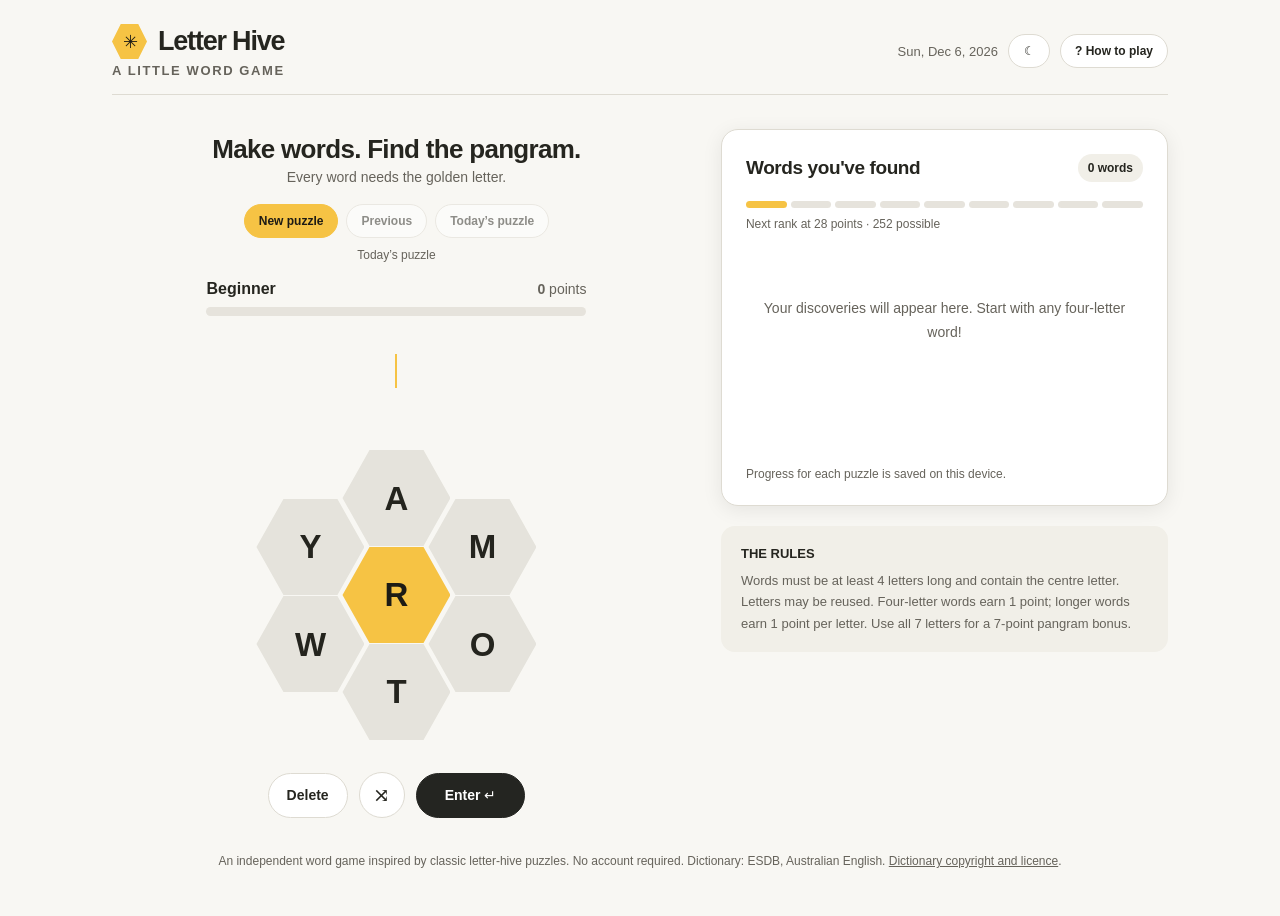
==== index.html @ caedd03c "Fit Letter Hive gameplay to the mobile viewport" ====
<!doctype html>
<html lang="en">
  <head>
    <meta charset="UTF-8" />
    <meta name="viewport" content="width=device-width, initial-scale=1.0" />
    <meta name="theme-color" content="#f8f6ee" />
    <title>Letter Hive — Daily Word Game</title>
    <link rel="icon" href="favicon.svg" type="image/svg+xml" />
    <link rel="stylesheet" href="letter-hive.css" />
  </head>
  <body>
    <div class="wrap">
      <header class="top">
        <div>
          <div class="brand"><span class="mark">✳</span>Letter Hive</div>
          <div class="subtitle">A little word game</div>
        </div>
        <div class="topRight">
          <span class="date" id="today"></span
          ><button
            class="pill themeBtn"
            id="themeBtn"
            type="button"
            aria-label="Switch colour theme"
            title="Switch colour theme"
          >
            ◐</button
          ><button class="pill" id="howBtn" type="button">? How to play</button>
        </div>
      </header>
      <main class="content">
        <section class="game" aria-label="Word puzzle">
          <h1 class="heading">Make words. Find the pangram.</h1>
          <p class="hint">Every word needs the golden letter.</p>
          <div class="puzzleNav" aria-label="Choose a puzzle">
            <button class="pill" id="newPuzzle" type="button" disabled>New puzzle</button>
            <button class="pill" id="previousPuzzle" type="button" disabled>Previous</button>
            <button class="pill" id="dailyPuzzle" type="button" disabled>Today’s puzzle</button>
          </div>
          <p class="puzzleStatus" id="puzzleStatus" aria-live="polite"></p>
          <div class="scoreline">
            <div class="scoretitle">
              <strong id="rank">Beginner</strong
              ><span><b id="points">0</b> points</span>
              <button class="pill" id="wordsBtn" type="button" aria-haspopup="dialog">Found words</button>
            </div>
            <div class="track"><div id="progress"></div></div>
          </div>
          <div class="entry" aria-live="polite">
            <div id="typed" class="typed"></div>
            <span class="cursor" id="cursor"></span>
          </div>
          <div class="message" id="message" aria-live="polite">Loading puzzle…</div>
          <div class="hiveSpace">
            <div class="hive" role="group" aria-label="Letter tiles">
              <button class="hex centerhex" id="center" type="button"></button
              ><button class="hex outer" type="button"></button
              ><button class="hex outer" type="button"></button
              ><button class="hex outer" type="button"></button
              ><button class="hex outer" type="button"></button
              ><button class="hex outer" type="button"></button
              ><button class="hex outer" type="button"></button>
            </div>
          </div>
          <div class="actions">
            <button type="button" class="action" id="delete">Delete</button
            ><button
              type="button"
              class="action round"
              id="shuffle"
              aria-label="Shuffle letters"
              title="Shuffle letters"
            >
              ⤨</button
            ><button type="button" class="action submit" id="enter">
              Enter ↵
            </button>
          </div>
        </section>
        <aside id="wordPanel">
          <div class="panel">
            <div class="panelTop">
              <h2 id="foundHeading">Words you've found</h2>
              <span class="counter" id="count">0 words</span>
            </div>
            <div class="ranks" id="ranks"></div>
            <div class="next" id="next"></div>
            <div class="found" id="found">
              <div class="empty">
                Your discoveries will appear here.<br />Start with any
                four-letter word!
              </div>
            </div>
            <div class="panelFoot">Progress for each puzzle is saved on this device.</div>
          </div>
          <div class="rules">
            <strong>THE RULES</strong>
            <p>
              Words must be at least 4 letters long and contain the centre
              letter. Letters may be reused. Four-letter words earn 1 point;
              longer words earn 1 point per letter. Use all 7 letters for a
              7-point pangram bonus.
            </p>
          </div>
        </aside>
      </main>
      <div class="foot" id="credits">
        An independent word game inspired by classic letter-hive puzzles. No
        account required. Dictionary: ESDB, Australian English.
        <a href="data/esdb/COPYRIGHT.txt">Dictionary copyright and licence</a>.
      </div>
    </div>
    <div id="toast" class="toast" role="status"></div>
    <dialog id="wordsDialog" aria-labelledby="foundHeading">
      <form method="dialog"><button autofocus>Back to puzzle</button></form>
    </dialog>
    <dialog id="help">
      <h2>How to play</h2>
      <p>
        Build words from the seven letters. Each word must use the
        <strong>golden centre letter</strong>, be at least four letters long,
        and use only the letters shown. Repeated letters are allowed.
      </p>
      <p>
        Score 1 point for four-letter words, 1 point per letter for longer
        words, and a bonus 7 points for words using all seven letters.
      </p>
      <p>
        Find as many words as you can and aim for the highest rank. Try the
        daily puzzle, or choose New puzzle whenever you like. Previous takes
        you back, and Today’s puzzle returns to the daily challenge. Each
        puzzle’s progress is saved separately on this device.
      </p>
      <p>
        Answers come from ESDB level 60 using Australian spelling. Words may
        differ from those accepted by other word games.
      </p>
      <button id="closeHelp">Let's play</button>
    </dialog>
    <script src="letter-hive.js" defer></script>
  </body>
</html>
---- letter-hive.css ----
:root {
  font-family:
    ui-sans-serif,
    -apple-system,
    BlinkMacSystemFont,
    "Segoe UI",
    sans-serif;
  color: #22231f;
  background: #f8f7f3;
  font-synthesis: none;
}
* {
  box-sizing: border-box;
}
body {
  margin: 0;
  min-height: 100vh;
}
button {
  font: inherit;
  cursor: pointer;
}
button:focus-visible,
input:focus-visible {
  outline: 3px solid #1677bc;
  outline-offset: 3px;
}
.wrap {
  max-width: 1100px;
  margin: auto;
  padding: 24px 22px 48px;
}
.top {
  display: flex;
  justify-content: space-between;
  align-items: center;
  border-bottom: 1px solid #e1ded5;
  padding-bottom: 16px;
  gap: 12px;
}
.brand {
  display: flex;
  align-items: center;
  gap: 11px;
  font-size: 27px;
  font-weight: 850;
  letter-spacing: -1.2px;
}
.mark {
  width: 35px;
  height: 35px;
  background: #f4bf34;
  clip-path: polygon(25% 0, 75% 0, 100% 50%, 75% 100%, 25% 100%, 0 50%);
  display: grid;
  place-items: center;
  font-size: 18px;
}
.subtitle {
  color: #76746d;
  font-size: 13px;
  font-weight: 550;
  letter-spacing: 1.6px;
  text-transform: uppercase;
  margin-top: 4px;
}
.topRight {
  display: flex;
  align-items: center;
  gap: 10px;
}
.pill {
  border: 1px solid #dedbd2;
  border-radius: 100px;
  background: #fff;
  padding: 9px 14px;
  font-size: 12px;
  font-weight: 750;
}
.date {
  color: #66645e;
  font-size: 13px;
}
.content {
  display: grid;
  grid-template-columns: minmax(0, 1.12fr) minmax(0, 0.88fr);
  gap: 40px;
  margin-top: 34px;
}
.game {
  text-align: center;
  min-width: 0;
}
.heading {
  font-size: 26px;
  letter-spacing: -0.7px;
  margin: 5px 0 4px;
}
.hint {
  font-size: 14px;
  color: #7b786f;
  margin: 0 0 19px;
}
.scoreline {
  max-width: 380px;
  margin: 0 auto 24px;
  text-align: left;
}
.scoretitle {
  display: flex;
  align-items: center;
  justify-content: space-between;
  font-size: 14px;
  margin-bottom: 9px;
}
.scoretitle strong {
  font-size: 16px;
}
.scoretitle span {
  color: #66645e;
}
.track {
  width: 100%;
  height: 9px;
  background: #e9e7df;
  border-radius: 100px;
  overflow: hidden;
}
.track > div {
  height: 100%;
  background: #efbd39;
  border-radius: 100px;
  transition: width 0.25s;
}
.entry {
  height: 62px;
  display: flex;
  align-items: center;
  justify-content: center;
  position: relative;
  margin: 0 auto 9px;
  max-width: 380px;
}
.typed {
  font-size: 35px;
  font-weight: 800;
  letter-spacing: 4px;
  text-transform: uppercase;
  overflow: hidden;
  text-overflow: ellipsis;
  white-space: nowrap;
}
.typed .center {
  color: #e3a91d;
}
.cursor {
  width: 2px;
  height: 34px;
  background: #e1ad31;
  animation: blink 1s step-end infinite;
}
@keyframes blink {
  50% {
    opacity: 0;
  }
}
.message {
  height: 22px;
  color: #665f4f;
  font-size: 13px;
  font-weight: 650;
}
.hive {
  position: relative;
  width: 308px;
  height: 310px;
  margin: 7px auto 22px;
  touch-action: manipulation;
}
.hex {
  position: absolute;
  width: 35.065%;
  height: 30.968%;
  border: 0;
  background: #e6e4de;
  clip-path: polygon(25% 0, 75% 0, 100% 50%, 75% 100%, 25% 100%, 0 50%);
  font-size: 33px;
  font-weight: 800;
  color: #26241f;
  display: grid;
  place-items: center;
  transition:
    background 0.15s,
    transform 0.12s;
  user-select: none;
  -webkit-tap-highlight-color: transparent;
}
.hex:active {
  transform: scale(0.93);
}
.hex.centerhex {
  background: #f5bd2e;
}
.hex:nth-child(1) {
  left: 32.468%;
  top: 34.516%;
}
.hex:nth-child(2) {
  left: 32.468%;
  top: 3.226%;
}
.hex:nth-child(3) {
  left: 60.390%;
  top: 19.032%;
}
.hex:nth-child(4) {
  left: 60.390%;
  top: 50.323%;
}
.hex:nth-child(5) {
  left: 32.468%;
  top: 65.806%;
}
.hex:nth-child(6) {
  left: 4.545%;
  top: 50.323%;
}
.hex:nth-child(7) {
  left: 4.545%;
  top: 19.032%;
}
.actions {
  display: flex;
  align-items: center;
  justify-content: center;
  gap: 11px;
}
.action {
  border: 1px solid #d2cfc6;
  background: #fff;
  border-radius: 100px;
  padding: 13px 18px;
  min-height: 45px;
  font-size: 14px;
  font-weight: 700;
}
.action.round {
  padding: 0;
  display: grid;
  place-items: center;
  width: 46px;
  height: 46px;
  font-size: 20px;
}
.action.submit {
  background: #242521;
  border-color: #242521;
  color: #fff;
  padding-inline: 28px;
}
.panel {
  border: 1px solid #e5e2d9;
  background: #fff;
  border-radius: 17px;
  padding: 24px;
  align-self: start;
  box-shadow: 0 4px 20px #22222206;
}
.panelTop {
  display: flex;
  justify-content: space-between;
  align-items: center;
  gap: 8px;
}
.panel h2 {
  font-size: 19px;
  margin: 0;
  letter-spacing: -0.4px;
}
.counter {
  font-size: 12px;
  color: #66635a;
  border-radius: 100px;
  background: #f3f1e9;
  padding: 7px 10px;
  font-weight: 750;
}
.ranks {
  display: flex;
  gap: 4px;
  margin: 19px 0 9px;
}
.ranks i {
  height: 7px;
  flex: 1;
  border-radius: 6px;
  background: #ebe9e3;
}
.ranks i.done {
  background: #efbd39;
}
.next {
  color: #79766c;
  font-size: 12px;
  margin-bottom: 22px;
}
.found {
  min-height: 200px;
  display: grid;
  grid-template-columns: repeat(2, minmax(0, 1fr));
  gap: 0 20px;
  align-content: start;
}
.found span {
  padding: 10px 0;
  border-bottom: 1px solid #f0eee8;
  font-size: 14px;
  text-transform: capitalize;
  overflow-wrap: anywhere;
}
.empty {
  grid-column: 1/-1;
  color: #939086;
  text-align: center;
  padding: 44px 12px;
  line-height: 1.7;
  font-size: 14px;
}
.rules {
  margin-top: 20px;
  padding: 18px 20px;
  border-radius: 14px;
  background: #f0eee8;
  text-align: left;
}
.rules strong {
  font-size: 13px;
}
.rules p {
  color: #69665e;
  font-size: 13px;
  line-height: 1.65;
  margin: 8px 0 0;
}
.foot {
  text-align: center;
  margin-top: 36px;
  font-size: 12px;
  color: #97938b;
}
.toast {
  position: fixed;
  left: 50%;
  bottom: 28px;
  transform: translate(-50%, 20px);
  opacity: 0;
  pointer-events: none;
  transition: all 0.2s;
  background: #282823;
  color: #fff;
  border-radius: 100px;
  padding: 12px 22px;
  font-size: 14px;
  font-weight: 750;
  box-shadow: 0 8px 30px #0002;
  z-index: 3;
}
.toast.show {
  opacity: 1;
  transform: translate(-50%, 0);
}
dialog {
  border: 0;
  border-radius: 16px;
  box-shadow: 0 18px 80px #0003;
  max-width: 430px;
  width: calc(100% - 32px);
  padding: 26px;
  color: #26241f;
}
dialog::backdrop {
  background: #18181670;
}
dialog h2 {
  margin-top: 0;
}
dialog p,
dialog li {
  font-size: 14px;
  line-height: 1.6;
  color: #5c594f;
}
dialog button {
  border: 0;
  background: #262622;
  color: white;
  padding: 12px 20px;
  border-radius: 100px;
  font-weight: 700;
}
.panelFoot {
  font-size: 12px;
  color: #97938b;
  margin-top: 14px;
}
/* Theme refinements: explicit colours prevent browser dark-mode text overrides. */
:root {
  color-scheme: light;
  --page: #f8f7f3;
  --ink: #25251f;
  --muted: #66635b;
  --line: #dedbd2;
  --panel: #ffffff;
  --subtle: #f1efe8;
  --tile: #e5e3dc;
  --tile-ink: #24241e;
  --gold: #f6c344;
  --gold-ink: #1d1b15;
  --button: #ffffff;
  --primary: #242521;
  --primary-ink: #fff;
  --track: #e6e3dc;
  --focus: #136eae;
  background: var(--page);
  color: var(--ink);
}
:root[data-theme="dark"] {
  color-scheme: dark;
  --page: #151712;
  --ink: #f0efe8;
  --muted: #c0bdb2;
  --line: #45483e;
  --panel: #22251f;
  --subtle: #2d3029;
  --tile: #454a3f;
  --tile-ink: #fafaf5;
  --gold: #f5c34c;
  --gold-ink: #1c1b14;
  --button: #2d3029;
  --primary: #f0eee4;
  --primary-ink: #1b1e17;
  --track: #42453c;
  --focus: #8dd1ff;
}
:root {
  background: var(--page) !important;
  color: var(--ink) !important;
}
body {
  background: var(--page);
  color: var(--ink);
}
.top {
  border-color: var(--line);
}
.subtitle,
.date,
.hint,
.scoretitle span,
.next,
.panelFoot,
.foot {
  color: var(--muted);
}
.pill,
.action {
  background: var(--button);
  color: var(--ink);
  border-color: var(--line);
}
.action.submit {
  background: var(--primary);
  border-color: var(--primary);
  color: var(--primary-ink);
}
.hex {
  background: var(--tile) !important;
  color: var(--tile-ink) !important;
  -webkit-text-fill-color: var(--tile-ink) !important;
  text-shadow: none;
  opacity: 1 !important;
  isolation: isolate;
  font-family: Arial, sans-serif;
}
.hex.centerhex {
  background: var(--gold) !important;
  color: var(--gold-ink) !important;
  -webkit-text-fill-color: var(--gold-ink) !important;
}
.hex:hover {
  filter: brightness(0.96);
}
:root[data-theme="dark"] .hex:hover {
  filter: brightness(1.14);
}
.mark,
.track > div,
.ranks i.done {
  background: var(--gold);
}
.mark {
  color: var(--gold-ink);
}
.track,
.ranks i {
  background: var(--track);
}
.panel {
  background: var(--panel);
  border-color: var(--line);
  box-shadow: 0 4px 20px #00000014;
}
.panel h2,
.scoretitle,
.heading,
.typed,
.found span,
.rules strong {
  color: var(--ink);
}
.counter,
.rules {
  background: var(--subtle);
  color: var(--ink);
}
.rules p,
.message {
  color: var(--muted);
}
.found span {
  border-color: var(--line);
}
.empty {
  color: var(--muted);
}
.typed .center {
  color: #b27e00;
}
:root[data-theme="dark"] .typed .center {
  color: var(--gold);
}
.cursor {
  background: var(--gold);
}
.toast {
  background: var(--primary);
  color: var(--primary-ink);
}
dialog {
  color: var(--ink);
  background: var(--panel);
  border: 1px solid var(--line);
}
dialog p,
dialog li {
  color: var(--muted);
}
dialog button {
  background: var(--primary);
  color: var(--primary-ink);
}
button:focus-visible {
  outline: 3px solid var(--focus);
  outline-offset: 4px;
}
.topRight {
  flex-wrap: wrap;
  justify-content: flex-end;
}
.themeBtn {
  min-width: 42px;
  padding: 9px 12px;
}
.hex {
  line-height: 1;
}
@media (prefers-reduced-motion: reduce) {
  *,
  *:before,
  *:after {
    animation-duration: 0.01ms !important;
    transition-duration: 0.01ms !important;
  }
}

#progress {
  width: 0%;
}

.foot a {
  color: inherit;
}

.hex:disabled,
.actions button:disabled {
  cursor: wait;
}

.puzzleNav {
  display: flex;
  flex-wrap: wrap;
  justify-content: center;
  gap: 8px;
}

.puzzleNav #newPuzzle {
  background: var(--gold);
  color: var(--gold-ink);
  border-color: var(--gold);
}

.puzzleNav button:disabled {
  opacity: .5;
  cursor: default;
}

.puzzleStatus {
  margin: 10px 0 18px;
  min-height: 1em;
  font-size: 12px;
  color: var(--muted);
}

.hiveSpace {
  display: contents;
}

#wordsBtn {
  display: none;
}

#wordsDialog form {
  margin-bottom: 12px;
}

@media (max-width: 770px), (max-width: 950px) and (max-height: 500px) {
  html,
  body {
    height: 100%;
    min-height: 0;
    overflow: hidden;
    overscroll-behavior: none;
  }

  .wrap {
    height: 100vh;
    height: 100dvh;
    display: flex;
    flex-direction: column;
    padding: max(8px, env(safe-area-inset-top)) max(12px, env(safe-area-inset-right))
      max(10px, env(safe-area-inset-bottom)) max(12px, env(safe-area-inset-left));
  }

  .top {
    padding-bottom: 6px;
    gap: 6px;
  }

  .brand {
    font-size: 21px;
    gap: 6px;
  }

  .mark {
    width: 28px;
    height: 28px;
  }

  .topRight,
  .puzzleNav {
    gap: 5px;
  }

  .pill {
    padding: 7px 9px;
  }

  .subtitle,
  .date,
  .content > aside,
  .wrap > .foot {
    display: none;
  }

  .content {
    flex: 1;
    min-height: 0;
    grid-template-columns: minmax(0, 1fr);
    margin-top: 6px;
  }

  .game {
    min-height: 0;
    display: flex;
    flex-direction: column;
    touch-action: pinch-zoom;
  }

  .heading {
    font-size: clamp(17px, 5vw, 23px);
    margin: 0 0 2px;
  }

  .hint {
    margin-bottom: 7px;
  }

  .puzzleStatus {
    margin: 4px 0;
  }

  .scoreline {
    width: 100%;
    margin-bottom: 2px;
  }

  .scoretitle {
    justify-content: flex-start;
    gap: 8px;
    margin-bottom: 3px;
  }

  .scoretitle span {
    margin-left: auto;
  }

  #wordsBtn {
    display: inline-block;
  }

  .entry {
    width: 100%;
    height: 38px;
    margin-bottom: 0;
  }

  .typed {
    font-size: 27px;
  }

  .cursor {
    height: 25px;
  }

  .message {
    height: 18px;
  }

  .hiveSpace {
    display: grid;
    flex: 1;
    min-height: 0;
    place-items: center;
    container-type: size;
  }

  .hive {
    width: min(100%, 308px, 99cqh);
    height: auto;
    aspect-ratio: 308 / 310;
    margin: 0;
    touch-action: pinch-zoom;
  }

  .hex {
    font-size: clamp(16px, 11cqh, 33px);
  }

  .actions {
    margin-top: 4px;
  }

  .action {
    padding-block: 8px;
  }

  #wordsDialog {
    max-height: calc(100dvh - 24px);
    overscroll-behavior: contain;
  }

  #wordsDialog .panel {
    padding: 12px;
  }
}

@media (max-width: 950px) and (max-height: 500px) and (orientation: landscape) {
  .game {
    display: grid;
    grid-template-columns: repeat(2, minmax(0, 1fr));
    grid-template-rows: auto auto auto 38px minmax(18px, 1fr) auto;
    column-gap: 12px;
  }

  .heading,
  .hint {
    display: none;
  }

  .game > :not(.hiveSpace) {
    grid-column: 1;
  }

  .hiveSpace {
    grid-column: 2;
    grid-row: 1 / -1;
  }
}
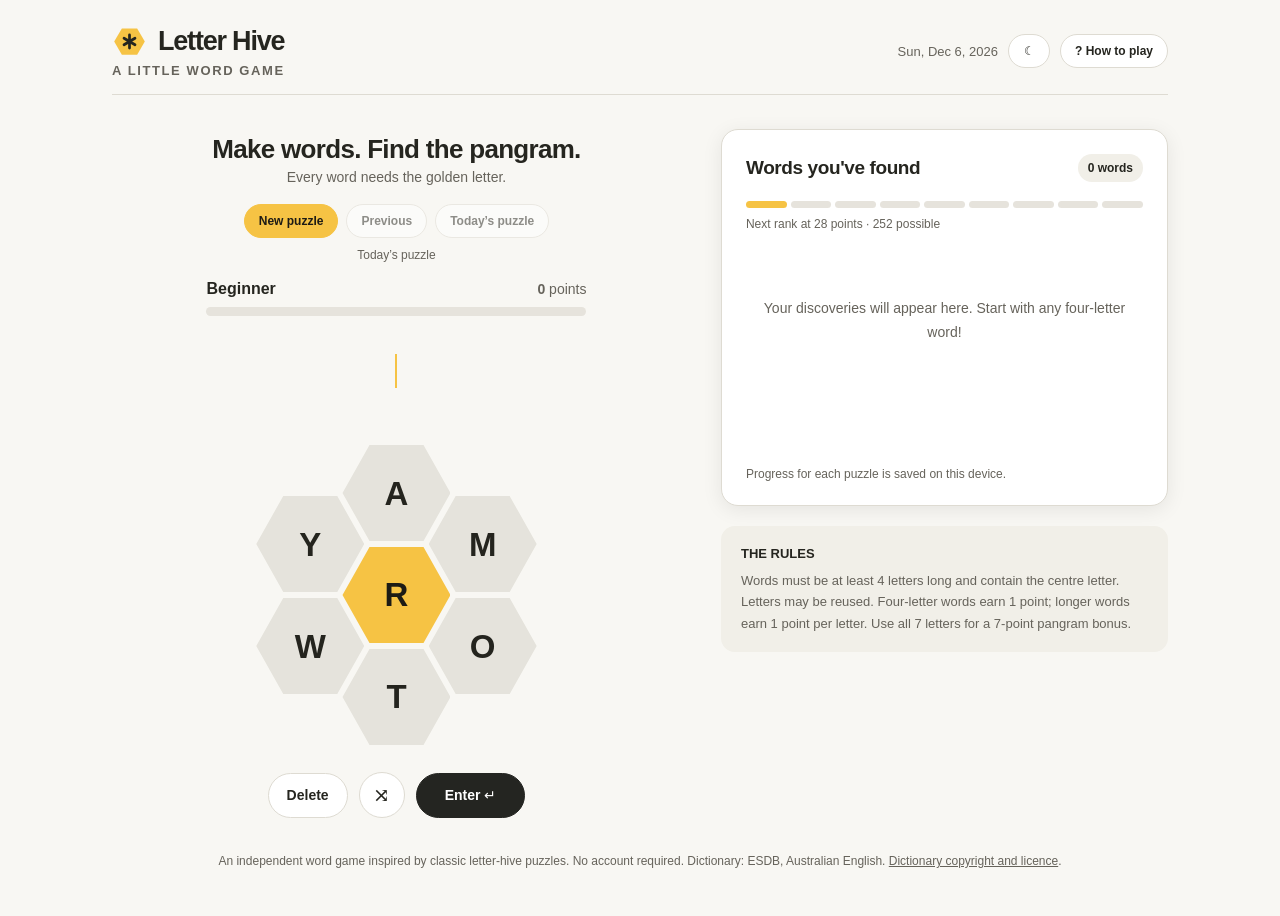
==== commit e35d6067: "Refine Letter Hive's mobile PWA layout" ====
--- a/index.html
+++ b/index.html
@@ -2,17 +2,19 @@
 <html lang="en">
   <head>
     <meta charset="UTF-8" />
-    <meta name="viewport" content="width=device-width, initial-scale=1.0" />
+    <meta name="viewport" content="width=device-width, initial-scale=1.0, viewport-fit=cover" />
     <meta name="theme-color" content="#f8f6ee" />
     <title>Letter Hive — Daily Word Game</title>
     <link rel="icon" href="favicon.svg" type="image/svg+xml" />
+    <link rel="manifest" href="manifest.webmanifest" />
+    <link rel="apple-touch-icon" href="icons/letter-hive-180.png" />
     <link rel="stylesheet" href="letter-hive.css" />
   </head>
   <body>
     <div class="wrap">
       <header class="top">
         <div>
-          <div class="brand"><span class="mark">✳</span>Letter Hive</div>
+          <div class="brand"><img class="mark" src="favicon.svg" alt="" width="35" height="35" />Letter Hive</div>
           <div class="subtitle">A little word game</div>
         </div>
         <div class="topRight">
@@ -76,11 +78,24 @@
               Enter ↵
             </button>
           </div>
+          <div class="foundPreview">
+            <h2 id="foundPreviewHeading">Words found</h2>
+            <div id="foundPreview" tabindex="0" role="region" aria-labelledby="foundPreviewHeading">
+              <span>No words yet</span>
+            </div>
+            <button class="pill" id="expandWordsBtn" type="button"
+              aria-label="Expand found words" aria-haspopup="dialog" aria-controls="wordsDialog">
+              <svg width="18" height="18" viewBox="0 0 24 24" fill="none" stroke="currentColor"
+                stroke-width="2" stroke-linecap="round" stroke-linejoin="round" aria-hidden="true">
+                <path d="M9 4H4v5m11-5h5v5M4 15v5h5m11-5v5h-5" />
+              </svg>
+            </button>
+          </div>
         </section>
         <aside id="wordPanel">
           <div class="panel">
             <div class="panelTop">
-              <h2 id="foundHeading">Words you've found</h2>
+              <h2 id="foundHeading" tabindex="-1">Words you've found</h2>
               <span class="counter" id="count">0 words</span>
             </div>
             <div class="ranks" id="ranks"></div>
@@ -112,7 +127,10 @@
     </div>
     <div id="toast" class="toast" role="status"></div>
     <dialog id="wordsDialog" aria-labelledby="foundHeading">
-      <form method="dialog"><button autofocus>Back to puzzle</button></form>
+      <div id="wordsDialogBody" class="wordsDialogBody"></div>
+      <footer class="wordsDialogFooter">
+        <form method="dialog"><button>Back to puzzle</button></form>
+      </footer>
     </dialog>
     <dialog id="help">
       <h2>How to play</h2>
@@ -138,5 +156,12 @@
       <button id="closeHelp">Let's play</button>
     </dialog>
     <script src="letter-hive.js" defer></script>
+    <script>
+      if ("serviceWorker" in navigator) {
+        navigator.serviceWorker.register("./sw.js").catch((error) => {
+          console.warn("Could not enable offline play", error);
+        });
+      }
+    </script>
   </body>
 </html>
--- a/letter-hive.css
+++ b/letter-hive.css
@@ -45,15 +45,6 @@
   font-size: 27px;
   font-weight: 850;
   letter-spacing: -1.2px;
-}
-.mark {
-  width: 35px;
-  height: 35px;
-  background: #f4bf34;
-  clip-path: polygon(25% 0, 75% 0, 100% 50%, 75% 100%, 25% 100%, 0 50%);
-  display: grid;
-  place-items: center;
-  font-size: 18px;
 }
 .subtitle {
   color: #76746d;
@@ -200,33 +191,34 @@
 .hex.centerhex {
   background: #f5bd2e;
 }
+/* Tile centres are spaced for a 6px edge gap on a 308px-wide hive. */
 .hex:nth-child(1) {
   left: 32.468%;
   top: 34.516%;
 }
 .hex:nth-child(2) {
   left: 32.468%;
-  top: 3.226%;
+  top: 1.613%;
 }
 .hex:nth-child(3) {
-  left: 60.390%;
-  top: 19.032%;
+  left: 60.454%;
+  top: 18.065%;
 }
 .hex:nth-child(4) {
-  left: 60.390%;
-  top: 50.323%;
+  left: 60.454%;
+  top: 50.968%;
 }
 .hex:nth-child(5) {
   left: 32.468%;
-  top: 65.806%;
+  top: 67.419%;
 }
 .hex:nth-child(6) {
-  left: 4.545%;
-  top: 50.323%;
+  left: 4.481%;
+  top: 50.968%;
 }
 .hex:nth-child(7) {
-  left: 4.545%;
-  top: 19.032%;
+  left: 4.481%;
+  top: 18.065%;
 }
 .actions {
   display: flex;
@@ -492,13 +484,9 @@
 :root[data-theme="dark"] .hex:hover {
   filter: brightness(1.14);
 }
-.mark,
 .track > div,
 .ranks i.done {
   background: var(--gold);
-}
-.mark {
-  color: var(--gold-ink);
 }
 .track,
 .ranks i {
@@ -624,12 +612,39 @@
   display: contents;
 }
 
+.foundPreview,
 #wordsBtn {
   display: none;
 }
 
-#wordsDialog form {
-  margin-bottom: 12px;
+#wordsDialog {
+  max-height: calc(100dvh - 24px);
+  padding: 0;
+  overflow: hidden;
+}
+
+#wordsDialog[open] {
+  display: flex;
+  flex-direction: column;
+}
+
+.wordsDialogBody {
+  min-height: 0;
+  overflow-y: auto;
+  overscroll-behavior: contain;
+  padding: 16px;
+}
+
+.wordsDialogFooter {
+  flex: none;
+  display: flex;
+  justify-content: center;
+  border-top: 1px solid var(--line);
+  padding: 12px 16px;
+}
+
+.wordsDialogFooter button {
+  min-height: 44px;
 }
 
 @media (max-width: 770px), (max-width: 950px) and (max-height: 500px) {
@@ -646,7 +661,7 @@
     height: 100dvh;
     display: flex;
     flex-direction: column;
-    padding: max(8px, env(safe-area-inset-top)) max(12px, env(safe-area-inset-right))
+    padding: calc(env(safe-area-inset-top) + 12px) max(12px, env(safe-area-inset-right))
       max(10px, env(safe-area-inset-bottom)) max(12px, env(safe-area-inset-left));
   }
 
@@ -773,13 +788,76 @@
     padding-block: 8px;
   }
 
-  #wordsDialog {
-    max-height: calc(100dvh - 24px);
-    overscroll-behavior: contain;
-  }
-
   #wordsDialog .panel {
     padding: 12px;
+  }
+}
+
+@media (max-width: 770px) and (orientation: portrait) {
+  .wrap {
+    padding-bottom: calc(env(safe-area-inset-bottom) + 20px);
+  }
+
+  .hive {
+    top: -10px;
+  }
+
+  #wordsBtn {
+    display: none;
+  }
+
+  .foundPreview {
+    display: grid;
+    grid-template-columns: minmax(0, 1fr) auto;
+    column-gap: 8px;
+    flex: none;
+    margin-top: 32px;
+    border-top: 1px solid var(--line);
+    padding-top: 6px;
+    text-align: left;
+  }
+
+  .foundPreview h2 {
+    margin: 0 0 3px;
+    color: var(--muted);
+    font-size: 12px;
+    font-weight: 700;
+  }
+
+  #foundPreview {
+    grid-column: 1;
+    grid-row: 2;
+    align-self: center;
+    display: flex;
+    gap: 12px;
+    overflow-x: auto;
+    white-space: nowrap;
+    font-size: 14px;
+    line-height: 26px;
+  }
+
+  #foundPreview span {
+    flex: none;
+  }
+
+  #expandWordsBtn {
+    grid-column: 2;
+    grid-row: 2;
+    align-self: center;
+    display: grid;
+    place-items: center;
+    width: 44px;
+    height: 44px;
+    padding: 0;
+  }
+}
+
+@supports (-webkit-touch-callout: none) {
+  @media (display-mode: standalone) and (max-width: 770px) and (orientation: portrait) {
+    .wrap {
+      /* The iOS status bar blur can extend below the safe area. */
+      padding-top: calc(max(48px, env(safe-area-inset-top) + 12px) - 20px);
+    }
   }
 }
 
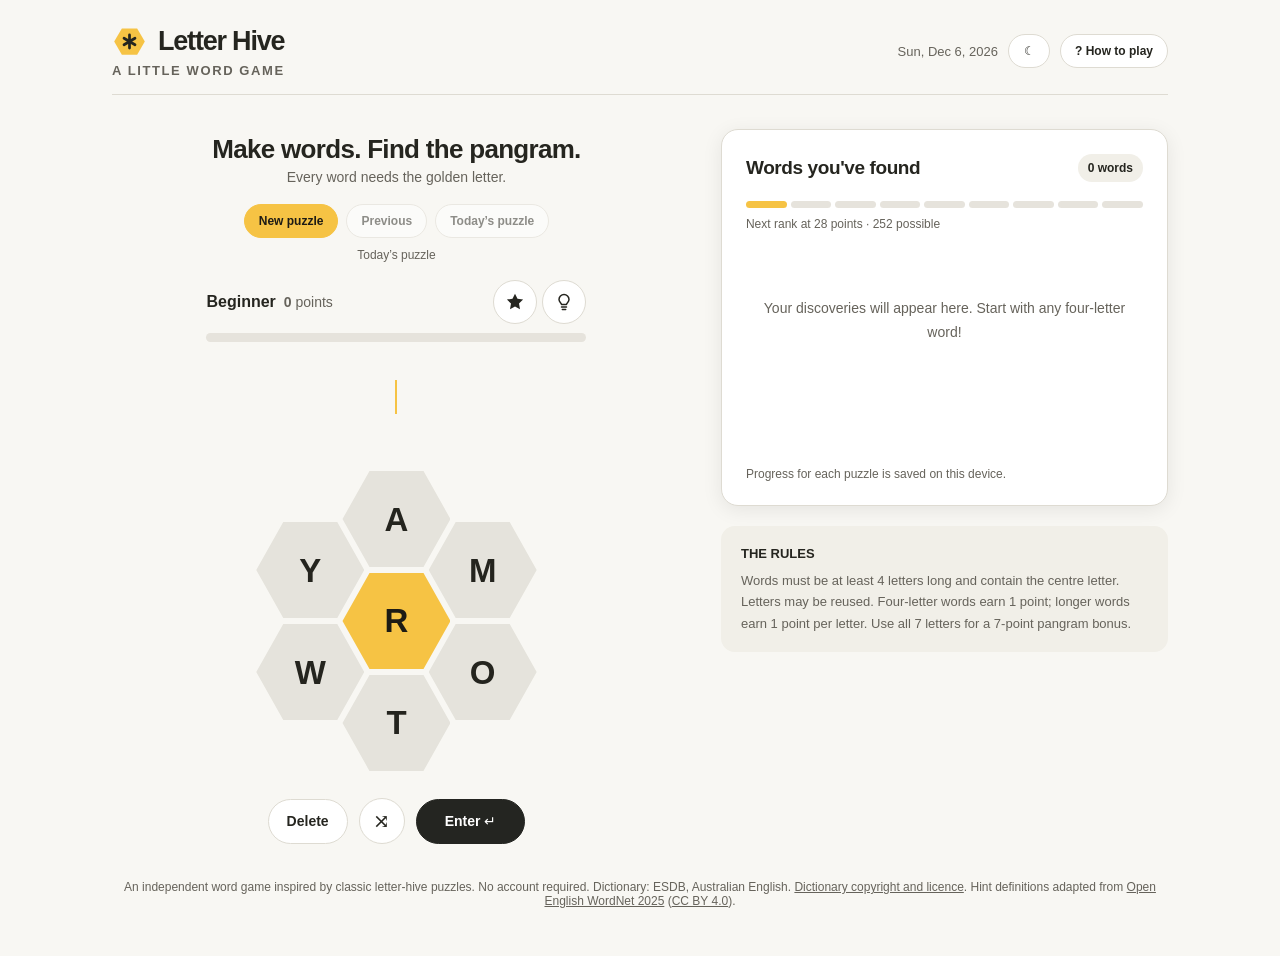
==== commit 9169b781: "Add progressive puzzle hints with reviewed definitions Closes #2" ====
--- a/index.html
+++ b/index.html
@@ -45,8 +45,39 @@
               <strong id="rank">Beginner</strong
               ><span><b id="points">0</b> points</span>
               <button class="pill" id="wordsBtn" type="button" aria-haspopup="dialog">Found words</button>
+              <div class="hintControls">
+                <button class="pill hintIcon" id="pangramHint" type="button"
+                  aria-label="Pangram hint" title="Pangram hint" aria-controls="puzzleClue" hidden>
+                  <svg viewBox="0 0 24 24" fill="currentColor" aria-hidden="true">
+                    <path d="m12 2 3 6.1 6.7 1-4.9 4.8 1.2 6.7-6-3.2-6 3.2 1.2-6.7-4.9-4.8 6.7-1Z" />
+                  </svg>
+                </button>
+                <button class="pill hintIcon" id="hintBtn" type="button"
+                  aria-label="Hint" title="Hint" aria-controls="puzzleClue" disabled>
+                  <span id="hintIcon" aria-hidden="true">
+                    <svg viewBox="0 0 24 24" fill="none" stroke="currentColor"
+                      stroke-width="1.8" stroke-linecap="round" stroke-linejoin="round">
+                      <path d="M9 18h6m-5 3h4M9 15c0-2-3-2.7-3-6a6 6 0 1 1 12 0c0 3.3-3 4-3 6Z" />
+                    </svg>
+                  </span>
+                  <span id="differentHintIcon" aria-hidden="true" hidden>
+                    <svg viewBox="0 0 24 24" fill="none" stroke="currentColor"
+                      stroke-width="1.7" stroke-linecap="round" stroke-linejoin="round">
+                      <path d="M21 4v5h-5M21 9a9 9 0 1 0 .2 6" />
+                      <path d="M11 17h2m-3-2.5c0-1.2-1.6-1.7-1.6-3.6a3.6 3.6 0 0 1 7.2 0c0 1.9-1.6 2.4-1.6 3.6Z" />
+                    </svg>
+                  </span>
+                </button>
+              </div>
             </div>
             <div class="track"><div id="progress"></div></div>
+            <div class="hintRow">
+              <p id="puzzleClue" role="status" aria-atomic="true" tabindex="-1"></p>
+              <button class="pill hintIcon" id="strongerHint" type="button"
+                aria-label="Stronger hint" title="Stronger hint" aria-controls="puzzleClue" hidden>
+                <span aria-hidden="true">💪</span>
+              </button>
+            </div>
           </div>
           <div class="entry" aria-live="polite">
             <div id="typed" class="typed"></div>
@@ -123,6 +154,8 @@
         An independent word game inspired by classic letter-hive puzzles. No
         account required. Dictionary: ESDB, Australian English.
         <a href="data/esdb/COPYRIGHT.txt">Dictionary copyright and licence</a>.
+        Hint definitions adapted from <a href="https://github.com/globalwordnet/english-wordnet/tree/2025-edition">Open English WordNet 2025</a>
+        (<a href="https://creativecommons.org/licenses/by/4.0/">CC BY 4.0</a>).
       </div>
     </div>
     <div id="toast" class="toast" role="status"></div>
--- a/letter-hive.css
+++ b/letter-hive.css
@@ -100,13 +100,15 @@
   display: flex;
   align-items: center;
   justify-content: space-between;
+  flex-wrap: wrap;
+  gap: 4px 8px;
   font-size: 14px;
   margin-bottom: 9px;
 }
 .scoretitle strong {
   font-size: 16px;
 }
-.scoretitle span {
+.scoretitle > span {
   color: #66645e;
 }
 .track {
@@ -447,7 +449,7 @@
 .subtitle,
 .date,
 .hint,
-.scoretitle span,
+.scoretitle > span,
 .next,
 .panelFoot,
 .foot {
@@ -601,6 +603,53 @@
   cursor: default;
 }
 
+.hintControls {
+  display: flex;
+  gap: 5px;
+  margin-left: auto;
+}
+
+.hintIcon:not([hidden]) {
+  display: grid;
+  place-items: center;
+  width: 44px;
+  height: 44px;
+  flex: none;
+  padding: 0;
+  font-size: 18px;
+  line-height: 1;
+}
+
+.hintIcon svg {
+  display: block;
+  width: 20px;
+  height: 20px;
+}
+
+.hintRow {
+  display: flex;
+  align-items: flex-start;
+  column-gap: 8px;
+}
+
+#puzzleClue {
+  flex: 1;
+  margin: 0;
+  color: var(--ink);
+  font-size: 13px;
+  line-height: 1.35;
+}
+
+#puzzleClue:not(:empty),
+#strongerHint:not([hidden]) {
+  margin-top: 6px;
+}
+
+.hintControls button:disabled,
+#strongerHint:disabled {
+  opacity: 0.55;
+}
+
 .puzzleStatus {
   margin: 10px 0 18px;
   min-height: 1em;
@@ -730,11 +779,11 @@
 
   .scoretitle {
     justify-content: flex-start;
-    gap: 8px;
+    gap: 4px 8px;
     margin-bottom: 3px;
   }
 
-  .scoretitle span {
+  .scoretitle > span {
     margin-left: auto;
   }
 
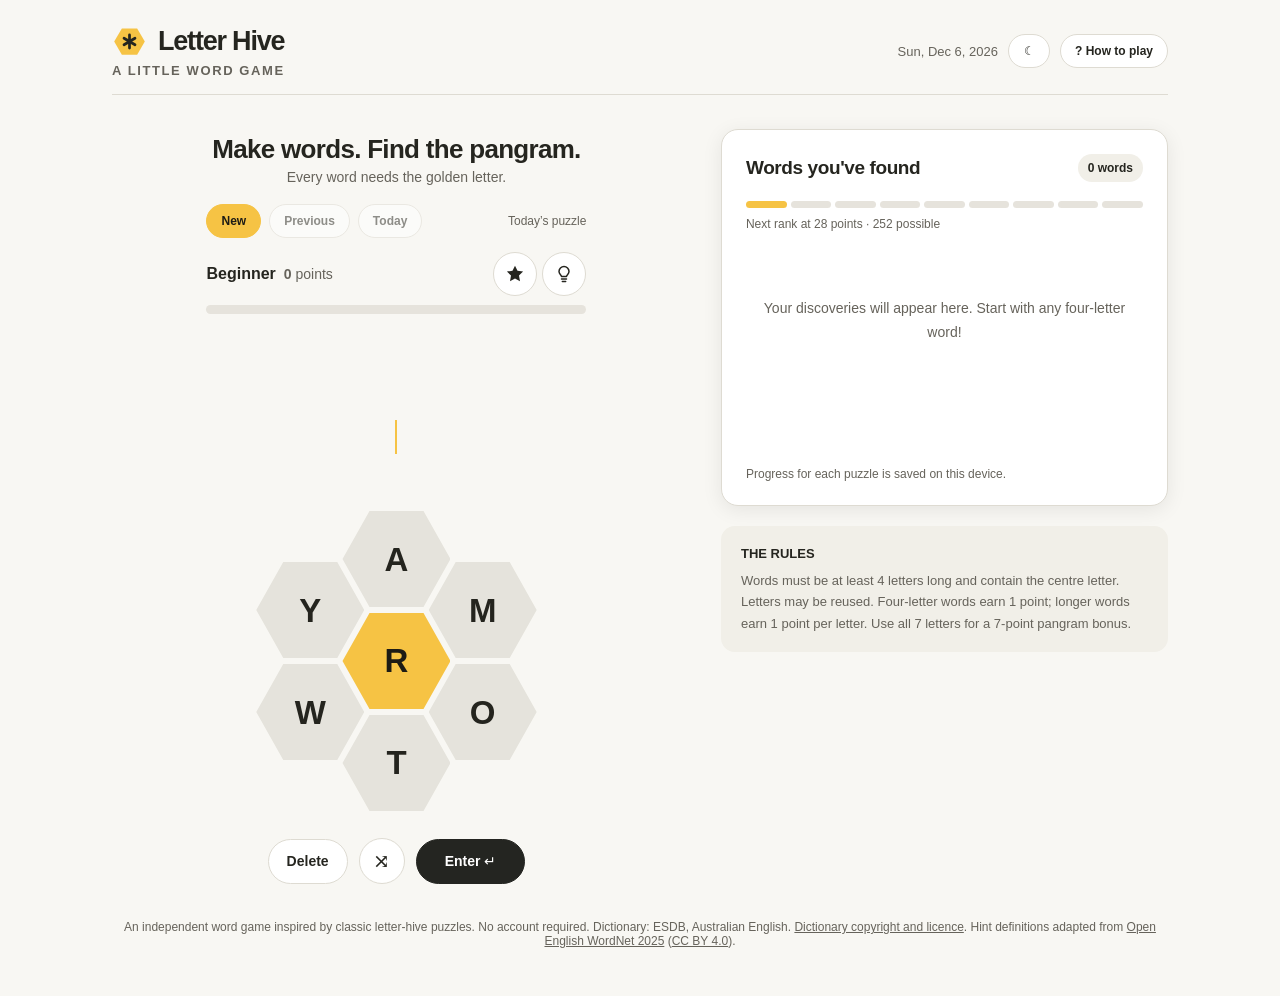
==== commit f5526130: "Keep Letter Hive gameplay stable when hints appear Closes #9" ====
--- a/index.html
+++ b/index.html
@@ -34,17 +34,25 @@
         <section class="game" aria-label="Word puzzle">
           <h1 class="heading">Make words. Find the pangram.</h1>
           <p class="hint">Every word needs the golden letter.</p>
-          <div class="puzzleNav" aria-label="Choose a puzzle">
-            <button class="pill" id="newPuzzle" type="button" disabled>New puzzle</button>
-            <button class="pill" id="previousPuzzle" type="button" disabled>Previous</button>
-            <button class="pill" id="dailyPuzzle" type="button" disabled>Today’s puzzle</button>
-          </div>
-          <p class="puzzleStatus" id="puzzleStatus" aria-live="polite"></p>
+          <div class="puzzleToolbar">
+            <div class="puzzleNav" role="group" aria-label="Choose a puzzle">
+              <button class="pill" id="newPuzzle" type="button" aria-label="New puzzle" disabled>New</button>
+              <button class="pill" id="previousPuzzle" type="button" aria-label="Previous puzzle" disabled>Previous</button>
+              <button class="pill" id="dailyPuzzle" type="button" aria-label="Today’s puzzle" disabled>Today</button>
+              <button class="pill hintIcon" id="wordsBtn" type="button" aria-label="Found words"
+                title="Found words" aria-haspopup="dialog" aria-controls="wordsDialog">
+                <svg viewBox="0 0 24 24" fill="none" stroke="currentColor" stroke-width="1.8"
+                  stroke-linecap="round" aria-hidden="true">
+                  <path d="M8 6h12M8 12h12M8 18h12M4 6h.01M4 12h.01M4 18h.01" />
+                </svg>
+              </button>
+            </div>
+            <p class="puzzleStatus" id="puzzleStatus" aria-live="polite"></p>
+          </div>
           <div class="scoreline">
             <div class="scoretitle">
               <strong id="rank">Beginner</strong
               ><span><b id="points">0</b> points</span>
-              <button class="pill" id="wordsBtn" type="button" aria-haspopup="dialog">Found words</button>
               <div class="hintControls">
                 <button class="pill hintIcon" id="pangramHint" type="button"
                   aria-label="Pangram hint" title="Pangram hint" aria-controls="puzzleClue" hidden>
@@ -178,8 +186,8 @@
       </p>
       <p>
         Find as many words as you can and aim for the highest rank. Try the
-        daily puzzle, or choose New puzzle whenever you like. Previous takes
-        you back, and Today’s puzzle returns to the daily challenge. Each
+        daily puzzle, or choose New whenever you like. Previous takes
+        you back, and Today returns to the daily challenge. Each
         puzzle’s progress is saved separately on this device.
       </p>
       <p>
--- a/letter-hive.css
+++ b/letter-hive.css
@@ -609,7 +609,7 @@
   margin-left: auto;
 }
 
-.hintIcon:not([hidden]) {
+.hintIcon {
   display: grid;
   place-items: center;
   width: 44px;
@@ -620,6 +620,11 @@
   line-height: 1;
 }
 
+/* Keep the same width when the last missing pangram is found. */
+.hintIcon[hidden] {
+  visibility: hidden;
+}
+
 .hintIcon svg {
   display: block;
   width: 20px;
@@ -627,34 +632,46 @@
 }
 
 .hintRow {
-  display: flex;
-  align-items: flex-start;
-  column-gap: 8px;
+  display: grid;
+  grid-template-columns: minmax(0, 1fr) 44px;
+  grid-template-rows: minmax(0, 1fr);
+  align-items: start;
+  gap: 8px;
+  block-size: 4.25rem;
+  padding-top: 6px;
 }
 
 #puzzleClue {
-  flex: 1;
+  max-block-size: 100%;
+  overflow-y: auto;
+  overflow-wrap: anywhere;
+  overscroll-behavior: contain;
   margin: 0;
   color: var(--ink);
   font-size: 13px;
   line-height: 1.35;
 }
 
-#puzzleClue:not(:empty),
-#strongerHint:not([hidden]) {
-  margin-top: 6px;
-}
-
 .hintControls button:disabled,
 #strongerHint:disabled {
   opacity: 0.55;
 }
 
+.puzzleToolbar {
+  display: flex;
+  align-items: center;
+  justify-content: space-between;
+  gap: 6px;
+  width: 100%;
+  max-width: 380px;
+  margin: 0 auto 14px;
+}
+
 .puzzleStatus {
-  margin: 10px 0 18px;
-  min-height: 1em;
+  margin: 0;
   font-size: 12px;
   color: var(--muted);
+  text-align: right;
 }
 
 .hiveSpace {
@@ -759,17 +776,17 @@
     touch-action: pinch-zoom;
   }
 
-  .heading {
-    font-size: clamp(17px, 5vw, 23px);
-    margin: 0 0 2px;
-  }
-
+  .heading,
   .hint {
-    margin-bottom: 7px;
-  }
-
-  .puzzleStatus {
-    margin: 4px 0;
+    display: none;
+  }
+
+  .puzzleToolbar {
+    margin-bottom: 6px;
+  }
+
+  .puzzleNav {
+    flex-wrap: nowrap;
   }
 
   .scoreline {
@@ -785,10 +802,6 @@
 
   .scoretitle > span {
     margin-left: auto;
-  }
-
-  #wordsBtn {
-    display: inline-block;
   }
 
   .entry {
@@ -845,6 +858,15 @@
 @media (max-width: 770px) and (orientation: portrait) {
   .wrap {
     padding-bottom: calc(env(safe-area-inset-bottom) + 20px);
+  }
+
+  .entry {
+    top: -10px;
+  }
+
+  .message {
+    position: relative;
+    top: -10px;
   }
 
   .hive {
@@ -912,15 +934,27 @@
 
 @media (max-width: 950px) and (max-height: 500px) and (orientation: landscape) {
   .game {
+    --entry-height: 38px;
     display: grid;
     grid-template-columns: repeat(2, minmax(0, 1fr));
-    grid-template-rows: auto auto auto 38px minmax(18px, 1fr) auto;
+    grid-template-rows: auto auto var(--entry-height) minmax(18px, 1fr) auto;
     column-gap: 12px;
   }
 
-  .heading,
-  .hint {
-    display: none;
+  .entry {
+    height: var(--entry-height);
+  }
+
+  .scoretitle {
+    font-size: 13px;
+  }
+
+  .scoretitle strong {
+    font-size: 14px;
+  }
+
+  #wordsBtn {
+    display: grid;
   }
 
   .game > :not(.hiveSpace) {
@@ -932,3 +966,17 @@
     grid-row: 1 / -1;
   }
 }
+
+@media (max-width: 950px) and (max-height: 350px) and (orientation: landscape) {
+  .game {
+    --entry-height: 28px;
+  }
+
+  .hintRow {
+    block-size: 50px;
+  }
+
+  .puzzleToolbar {
+    margin-bottom: 3px;
+  }
+}
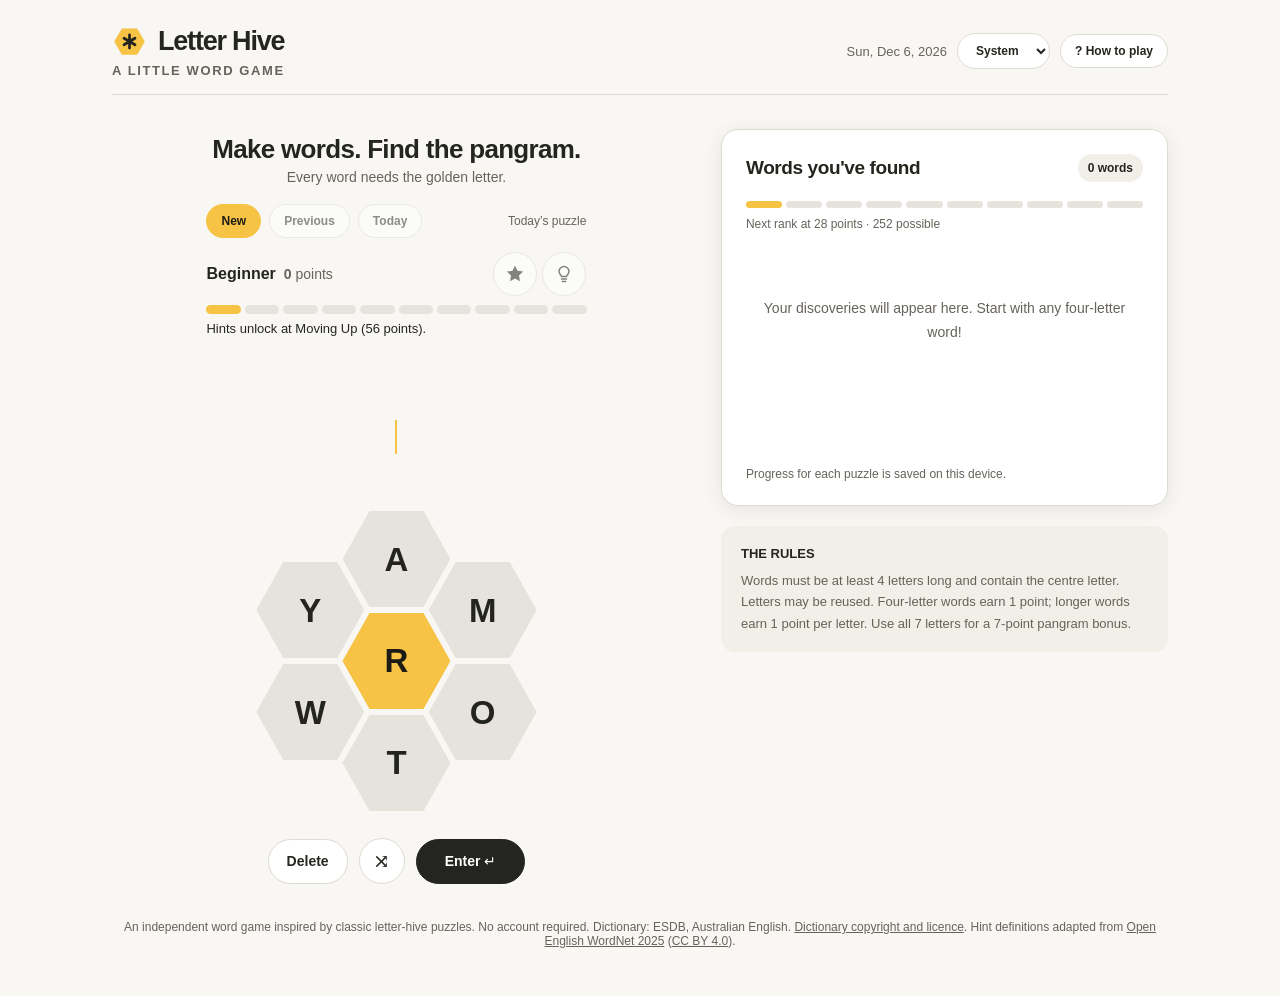
==== commit c560db4b: "Add System theme and unify rank-based gameplay controls Closes #12 Closes #14 Closes #15" ====
--- a/index.html
+++ b/index.html
@@ -18,16 +18,13 @@
           <div class="subtitle">A little word game</div>
         </div>
         <div class="topRight">
-          <span class="date" id="today"></span
-          ><button
-            class="pill themeBtn"
-            id="themeBtn"
-            type="button"
-            aria-label="Switch colour theme"
-            title="Switch colour theme"
-          >
-            ◐</button
-          ><button class="pill" id="howBtn" type="button">? How to play</button>
+          <span class="date" id="today"></span>
+          <select class="pill themeSelect" id="themeMode" aria-label="Colour mode">
+            <option value="system">System</option>
+            <option value="light">Light</option>
+            <option value="dark">Dark</option>
+          </select>
+          <button class="pill" id="howBtn" type="button">? How to play</button>
         </div>
       </header>
       <main class="content">
@@ -78,7 +75,7 @@
                 </button>
               </div>
             </div>
-            <div class="track"><div id="progress"></div></div>
+            <div class="ranks scoreRanks" id="progress" aria-hidden="true"></div>
             <div class="hintRow">
               <p id="puzzleClue" role="status" aria-atomic="true" tabindex="-1"></p>
               <button class="pill hintIcon" id="strongerHint" type="button"
@@ -137,7 +134,7 @@
               <h2 id="foundHeading" tabindex="-1">Words you've found</h2>
               <span class="counter" id="count">0 words</span>
             </div>
-            <div class="ranks" id="ranks"></div>
+            <div class="ranks" id="ranks" aria-hidden="true"></div>
             <div class="next" id="next"></div>
             <div class="found" id="found">
               <div class="empty">
--- a/letter-hive.css
+++ b/letter-hive.css
@@ -110,19 +110,6 @@
 }
 .scoretitle > span {
   color: #66645e;
-}
-.track {
-  width: 100%;
-  height: 9px;
-  background: #e9e7df;
-  border-radius: 100px;
-  overflow: hidden;
-}
-.track > div {
-  height: 100%;
-  background: #efbd39;
-  border-radius: 100px;
-  transition: width 0.25s;
 }
 .entry {
   height: 62px;
@@ -486,13 +473,11 @@
 :root[data-theme="dark"] .hex:hover {
   filter: brightness(1.14);
 }
-.track > div,
+.ranks i {
+  background: var(--track);
+}
 .ranks i.done {
   background: var(--gold);
-}
-.track,
-.ranks i {
-  background: var(--track);
 }
 .panel {
   background: var(--panel);
@@ -556,9 +541,14 @@
   flex-wrap: wrap;
   justify-content: flex-end;
 }
-.themeBtn {
-  min-width: 42px;
-  padding: 9px 12px;
+.themeSelect {
+  font-family: inherit;
+  cursor: pointer;
+}
+
+.themeSelect:focus-visible {
+  outline: 3px solid var(--focus);
+  outline-offset: 2px;
 }
 .hex {
   line-height: 1;
@@ -572,8 +562,12 @@
   }
 }
 
-#progress {
-  width: 0%;
+.scoreRanks {
+  margin: 0;
+}
+
+.scoreRanks i {
+  height: 9px;
 }
 
 .foot a {
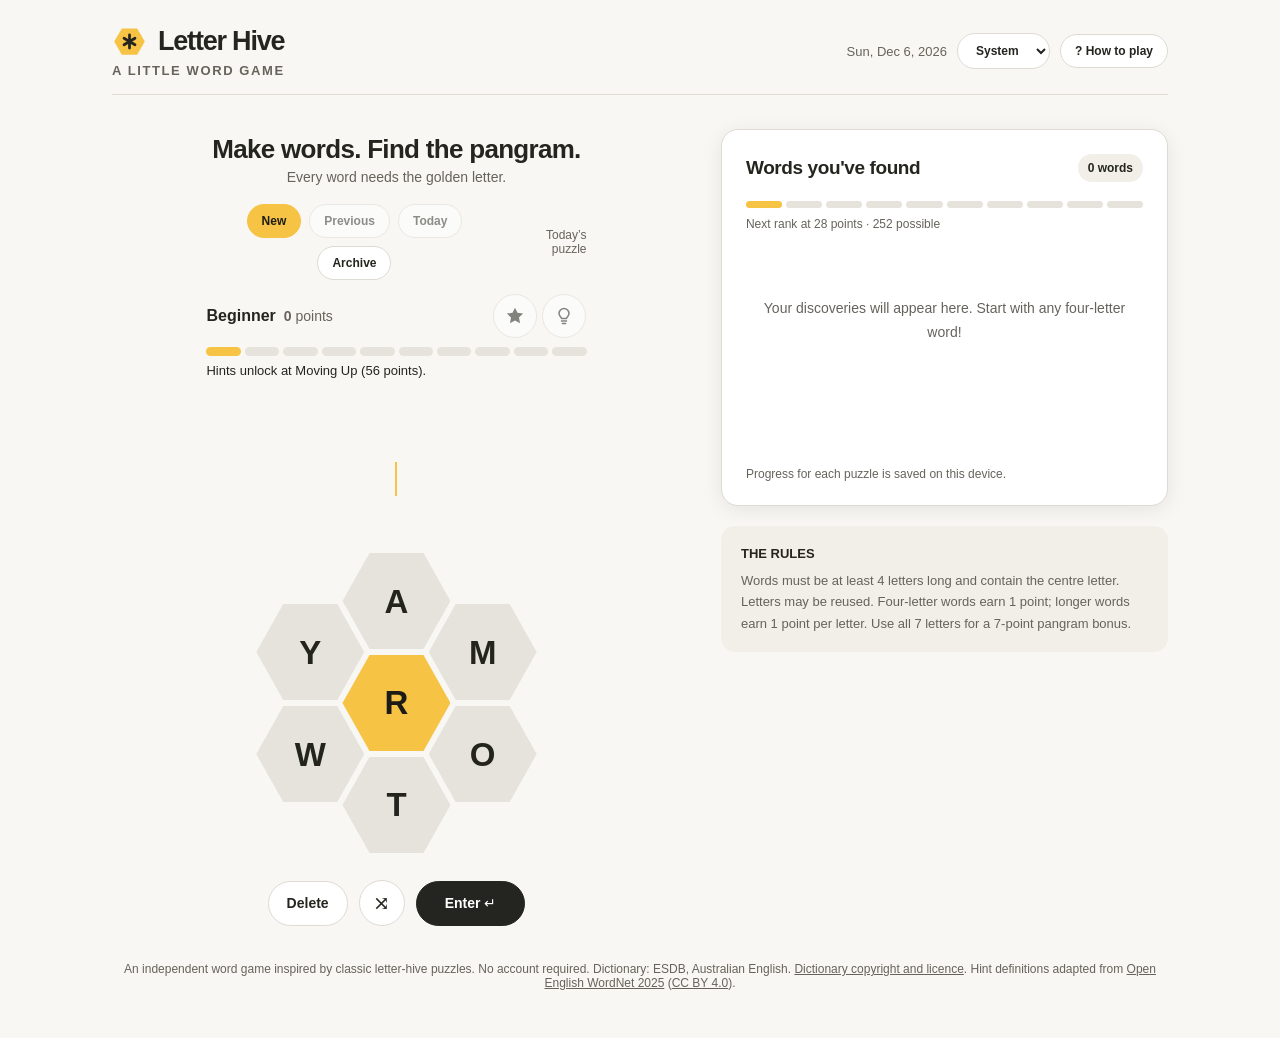
==== commit 9cee792b: "Add an offline archive for daily and played puzzles Closes #6" ====
--- a/index.html
+++ b/index.html
@@ -36,6 +36,8 @@
               <button class="pill" id="newPuzzle" type="button" aria-label="New puzzle" disabled>New</button>
               <button class="pill" id="previousPuzzle" type="button" aria-label="Previous puzzle" disabled>Previous</button>
               <button class="pill" id="dailyPuzzle" type="button" aria-label="Today’s puzzle" disabled>Today</button>
+              <button class="pill" id="archiveBtn" type="button" aria-haspopup="dialog"
+                aria-controls="archiveDialog" disabled>Archive</button>
               <button class="pill hintIcon" id="wordsBtn" type="button" aria-label="Found words"
                 title="Found words" aria-haspopup="dialog" aria-controls="wordsDialog">
                 <svg viewBox="0 0 24 24" fill="none" stroke="currentColor" stroke-width="1.8"
@@ -170,6 +172,28 @@
         <form method="dialog"><button>Back to puzzle</button></form>
       </footer>
     </dialog>
+    <dialog id="archiveDialog" aria-labelledby="archiveHeading">
+      <h2 id="archiveHeading" tabindex="-1" autofocus>Puzzle archive</h2>
+      <div id="archiveDailySection">
+        <p id="archiveRange"></p>
+        <form id="archiveForm" class="archiveForm">
+          <label for="archiveDate">Past daily puzzle</label>
+          <input class="pill" id="archiveDate" type="date" required aria-describedby="archiveRange" />
+          <p id="archiveError" role="alert"></p>
+          <button type="submit">Open daily puzzle</button>
+        </form>
+      </div>
+      <form id="playedPuzzleForm" class="archiveForm">
+        <label for="playedPuzzle">Played puzzles</label>
+        <select class="pill" id="playedPuzzle" required>
+          <option value="">Choose a played puzzle</option>
+        </select>
+        <button type="submit">Resume puzzle</button>
+      </form>
+      <div class="archiveActions">
+        <button type="button" id="archiveCancel">Cancel</button>
+      </div>
+    </dialog>
     <dialog id="help">
       <h2>How to play</h2>
       <p>
@@ -184,7 +208,7 @@
       <p>
         Find as many words as you can and aim for the highest rank. Try the
         daily puzzle, or choose New whenever you like. Previous takes
-        you back, and Today returns to the daily challenge. Each
+        you back, Today returns to the daily challenge, and Archive opens past daily or previously played puzzles. Each
         puzzle’s progress is saved separately on this device.
       </p>
       <p>
--- a/letter-hive.css
+++ b/letter-hive.css
@@ -406,20 +406,20 @@
 }
 :root[data-theme="dark"] {
   color-scheme: dark;
-  --page: #151712;
-  --ink: #f0efe8;
-  --muted: #c0bdb2;
-  --line: #45483e;
-  --panel: #22251f;
-  --subtle: #2d3029;
-  --tile: #454a3f;
-  --tile-ink: #fafaf5;
+  --page: #111a28;
+  --ink: #edf3fc;
+  --muted: #b9c9dd;
+  --line: #526680;
+  --panel: #1b293c;
+  --subtle: #26374f;
+  --tile: #354c69;
+  --tile-ink: #f5f8ff;
   --gold: #f5c34c;
   --gold-ink: #1c1b14;
-  --button: #2d3029;
-  --primary: #f0eee4;
-  --primary-ink: #1b1e17;
-  --track: #42453c;
+  --button: #26374f;
+  --primary: #dceafe;
+  --primary-ink: #16263c;
+  --track: #3b506a;
   --focus: #8dd1ff;
 }
 :root {
@@ -675,6 +675,66 @@
 .foundPreview,
 #wordsBtn {
   display: none;
+}
+
+#archiveDialog {
+  max-height: calc(100dvh - 24px);
+}
+
+.archiveForm label {
+  display: block;
+  margin-bottom: 6px;
+  font-weight: 700;
+}
+
+#archiveDate,
+#playedPuzzle {
+  box-sizing: border-box;
+  display: block;
+  width: 100%;
+  min-width: 0;
+  max-width: 100%;
+  min-height: 44px;
+  font: inherit;
+  margin: 0;
+  padding-inline: 12px;
+}
+
+#archiveDate {
+  -webkit-appearance: none;
+  appearance: none;
+}
+
+#archiveDate::-webkit-date-and-time-value {
+  margin: 0;
+  text-align: start;
+}
+
+.archiveForm > button {
+  margin-top: 8px;
+}
+
+#playedPuzzleForm {
+  border-top: 1px solid var(--line);
+  margin-top: 16px;
+  padding-top: 16px;
+}
+
+#archiveError:empty {
+  display: none;
+}
+
+.archiveActions {
+  display: flex;
+  justify-content: flex-end;
+  flex-wrap: wrap;
+  gap: 8px;
+  margin-top: 16px;
+}
+
+#archiveCancel {
+  color: var(--ink);
+  background: var(--subtle);
 }
 
 #wordsDialog {
@@ -964,6 +1024,11 @@
 @media (max-width: 950px) and (max-height: 350px) and (orientation: landscape) {
   .game {
     --entry-height: 28px;
+    grid-template-columns: minmax(0, 1.18fr) minmax(0, 0.82fr);
+  }
+
+  .puzzleNav .pill:not(.hintIcon) {
+    padding-inline: 6px;
   }
 
   .hintRow {
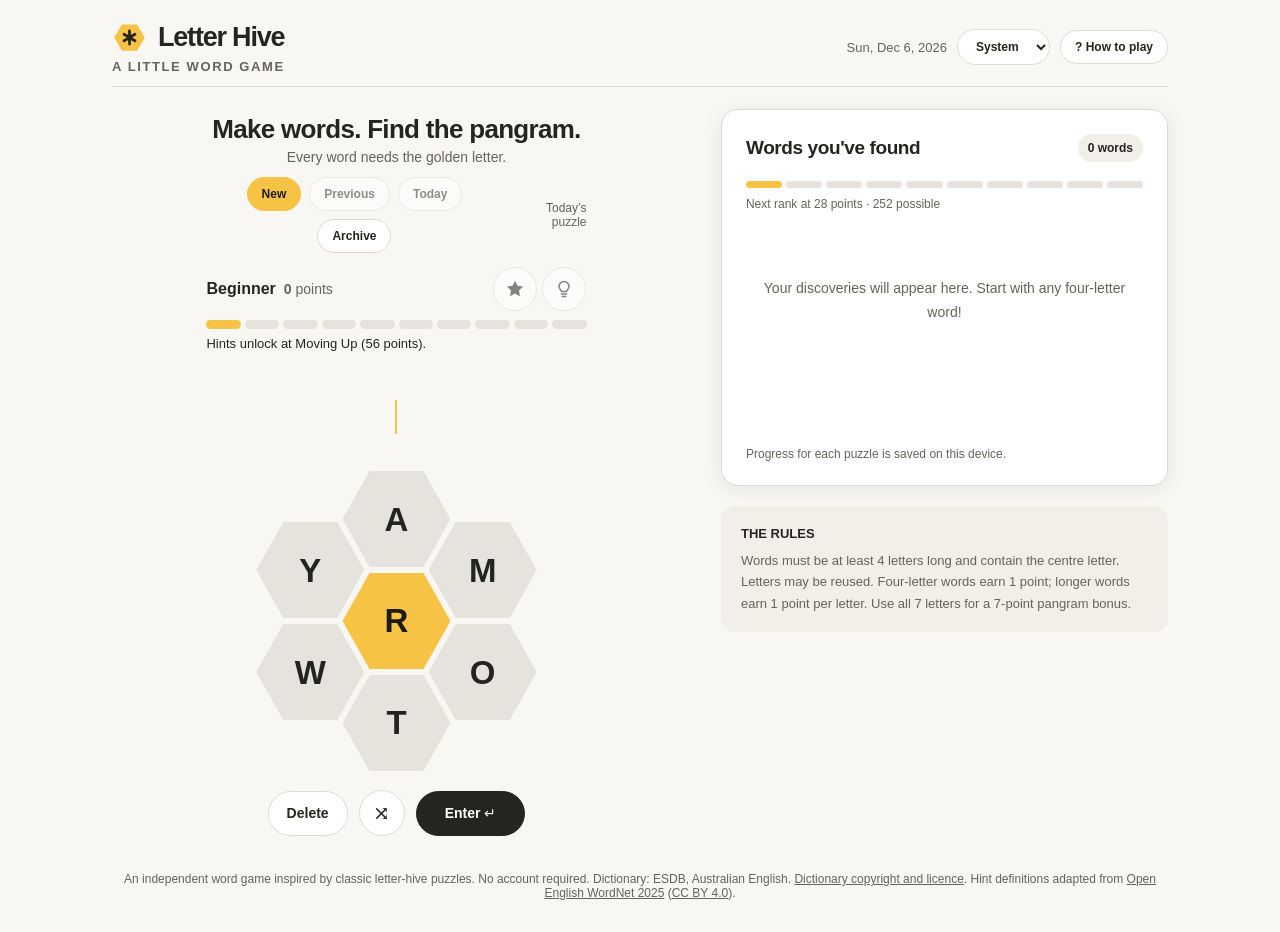
==== commit 71a2cf89: "Add optional three-letter words with reviewed definition clues Keep four-letter play as the default," ====
--- a/index.html
+++ b/index.html
@@ -148,7 +148,7 @@
           </div>
           <div class="rules">
             <strong>THE RULES</strong>
-            <p>
+            <p id="rulesText">
               Words must be at least 4 letters long and contain the centre
               letter. Letters may be reused. Four-letter words earn 1 point;
               longer words earn 1 point per letter. Use all 7 letters for a
@@ -196,14 +196,16 @@
     </dialog>
     <dialog id="help">
       <h2>How to play</h2>
-      <p>
-        Build words from the seven letters. Each word must use the
-        <strong>golden centre letter</strong>, be at least four letters long,
-        and use only the letters shown. Repeated letters are allowed.
-      </p>
-      <p>
+      <p>Build words using only the seven letters shown.</p>
+      <p id="helpRules">
+        Words must be at least 4 letters long and contain the centre letter.
         Score 1 point for four-letter words, 1 point per letter for longer
         words, and a bonus 7 points for words using all seven letters.
+      </p>
+      <p>
+        <label><input id="allowThreeLetterWords" type="checkbox" /> Allow three-letter words</label>
+        <br />Three-letter words earn 1 point each. Ranks and possible points
+        adjust to this setting. Your found words are kept when switching modes.
       </p>
       <p>
         Find as many words as you can and aim for the highest rank. Try the
--- a/letter-hive.css
+++ b/letter-hive.css
@@ -703,9 +703,13 @@
 #archiveDate {
   -webkit-appearance: none;
   appearance: none;
+  padding-block: 0;
 }
 
 #archiveDate::-webkit-date-and-time-value {
+  display: flex;
+  align-items: center;
+  min-height: 42px;
   margin: 0;
   text-align: start;
 }
@@ -735,6 +739,67 @@
 #archiveCancel {
   color: var(--ink);
   background: var(--subtle);
+}
+
+@media (width > 950px), (width > 770px) and (height > 500px) {
+  .wrap {
+    padding-block: 20px 32px;
+  }
+
+  .top {
+    padding-bottom: 12px;
+  }
+
+  .content {
+    margin-top: 22px;
+  }
+
+  .hint {
+    margin-bottom: 12px;
+  }
+
+  .scoreline {
+    margin-bottom: 4px;
+  }
+
+  .hintRow {
+    block-size: 3.75rem;
+  }
+
+  .entry {
+    height: 48px;
+    margin-bottom: 4px;
+  }
+
+  .message {
+    height: 18px;
+  }
+
+  .hive {
+    margin-block: 3px 14px;
+  }
+
+  #archiveDialog {
+    padding: 22px;
+  }
+
+  #archiveHeading,
+  #archiveRange {
+    margin-bottom: 8px;
+  }
+
+  #archiveRange {
+    margin-top: 0;
+  }
+
+  #playedPuzzleForm {
+    margin-top: 12px;
+    padding-top: 12px;
+  }
+
+  .archiveActions {
+    margin-top: 12px;
+  }
 }
 
 #wordsDialog {
